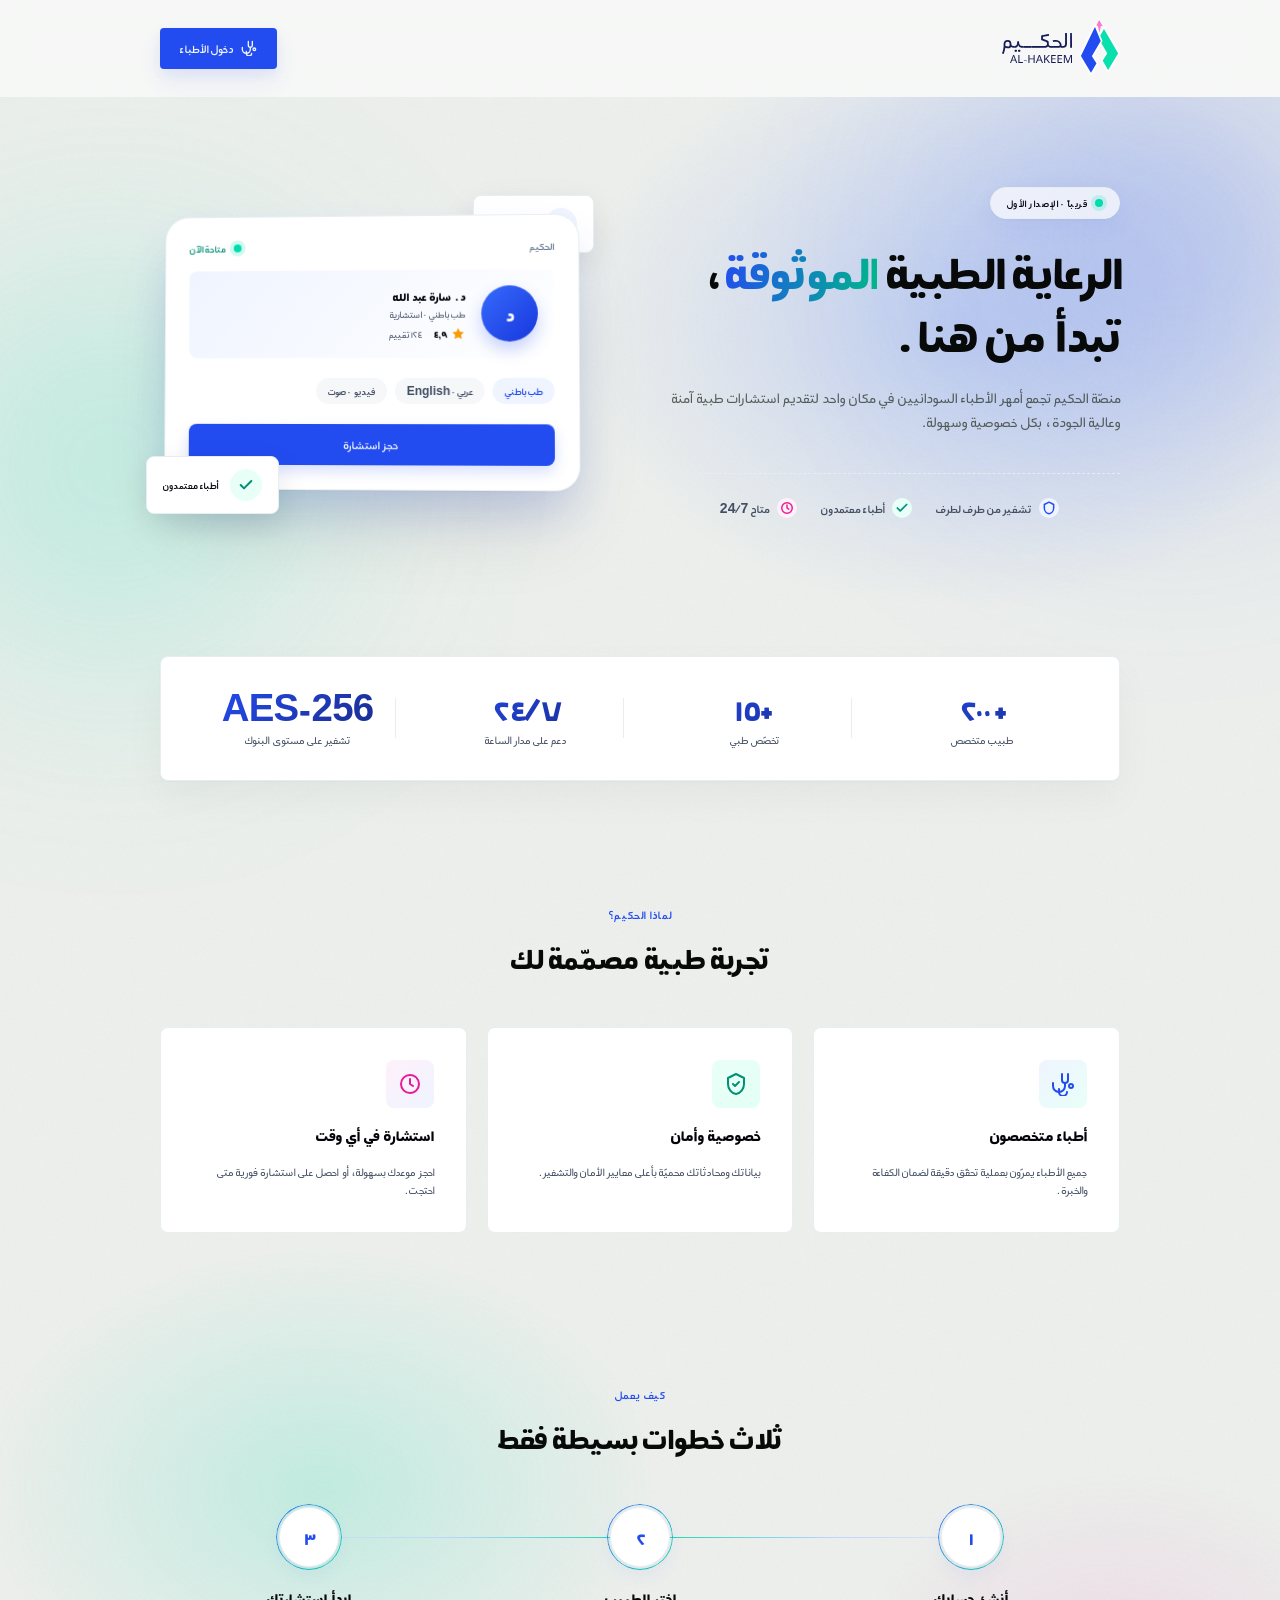
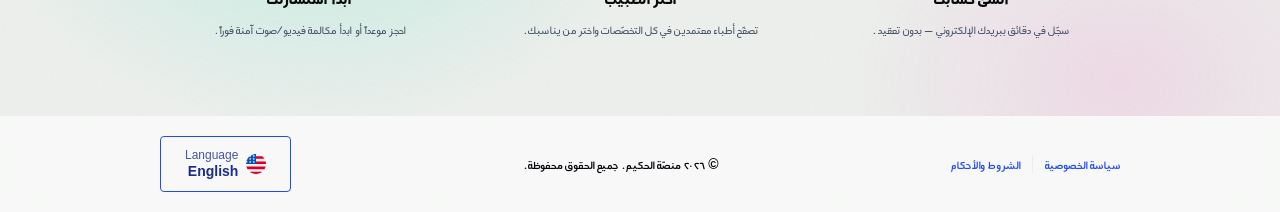
==== index.html @ 6625d8ce "Initial commit — Al-Hakeem landing site Static HTML/CSS/JS landing site with bilingual (Arabic/Engli" ====
<!DOCTYPE html>
<html lang="ar" dir="rtl">
  <head>
    <meta charset="UTF-8" />
    <meta name="viewport" content="width=device-width, initial-scale=1, viewport-fit=cover" />
    <meta name="theme-color" content="#234cf0" />
    <meta name="description" data-i18n="hero.subtitle" data-i18n-attr="content" content="منصّة سودانية لتقديم الاستشارات الطبية بثقة وجودة عالية." />
    <title data-i18n="hero.title">منصة الحكيم — قريباً</title>
    <link rel="icon" type="image/svg+xml" href="assets/images/logo.svg" />
    <link rel="stylesheet" href="assets/css/styles.css" />
  </head>
  <body>
    <!-- ============================================================
         HEADER
         ============================================================ -->
    <header class="site-header" data-scroll-elevate>
      <a href="index.html" class="site-header__logo" aria-label="Al-Hakeem">
        <img src="assets/images/logo.svg" alt="" class="site-header__logo-icon" width="41" height="56" />
        <span class="site-header__logo-text">
          <img src="assets/images/header-text-ar.svg" data-i18n="header.logoAlt" data-i18n-attr="alt" alt="الحكيم" class="site-header__logo-text-ar" width="70" height="21" />
          <img src="assets/images/header-text-en.svg" alt="AL-HAKEEM" class="site-header__logo-text-en" width="62" height="8" />
        </span>
      </a>

      <div class="site-header__actions">
        <a class="header-login" href="https://platform.alhakeem.app/">
          <svg class="header-login__icon" viewBox="0 0 24 24" fill="none" stroke="currentColor" stroke-width="2" stroke-linecap="round" stroke-linejoin="round" aria-hidden="true"><path d="M11 2v6a3 3 0 0 0 6 0V2"/><path d="M14 11v3a6 6 0 0 1-12 0v-3"/><circle cx="20" cy="14" r="2"/><path d="M8 17v3a4 4 0 0 0 8 0"/></svg>
          <span class="header-login__label" data-i18n="header.doctorLogin">دخول الأطباء</span>
        </a>
      </div>
    </header>

    <!-- ============================================================
         MAIN
         ============================================================ -->
    <main class="site-main">
      <!-- Decorative aurora background -->
      <div class="bg-decor" aria-hidden="true">
        <div class="bg-aurora"></div>
        <div class="bg-grain"></div>
      </div>

      <!-- ====== HERO ====== -->
      <section class="hero">
        <div class="hero__copy">
          <span class="hero__badge" data-i18n="hero.badge">قريباً · الإصدار الأول</span>

          <h1 class="hero__title">
            <span data-i18n="hero.titleLead">الرعاية الطبية</span>
            <span class="hero__title-accent" data-i18n="hero.titleAccent">الموثوقة</span><span data-i18n="hero.titleTrail">، تبدأ من هنا.</span>
          </h1>

          <p class="hero__subtitle" data-i18n="hero.subtitle">
            منصّة الحكيم تجمع أمهر الأطباء السودانيين في مكان واحد لتقديم استشارات طبية آمنة وعالية الجودة.
          </p>

          <!-- Trust pill row -->
          <div class="trust-row">
            <span class="trust-pill">
              <span class="trust-pill__icon" aria-hidden="true">
                <svg viewBox="0 0 24 24" fill="none" stroke="currentColor" stroke-width="2.5" stroke-linecap="round" stroke-linejoin="round"><path d="M12 2 4 6v6c0 5 3.5 9.5 8 10 4.5-.5 8-5 8-10V6l-8-4Z"/></svg>
              </span>
              <span data-i18n="trust.secure">تشفير من طرف لطرف</span>
            </span>
            <span class="trust-pill trust-pill--green">
              <span class="trust-pill__icon" aria-hidden="true">
                <svg viewBox="0 0 24 24" fill="none" stroke="currentColor" stroke-width="3" stroke-linecap="round" stroke-linejoin="round"><polyline points="20 6 9 17 4 12"/></svg>
              </span>
              <span data-i18n="trust.verified">أطباء معتمدون</span>
            </span>
            <span class="trust-pill trust-pill--pink">
              <span class="trust-pill__icon" aria-hidden="true">
                <svg viewBox="0 0 24 24" fill="none" stroke="currentColor" stroke-width="2.5" stroke-linecap="round" stroke-linejoin="round"><circle cx="12" cy="12" r="9"/><polyline points="12 7 12 12 15 14"/></svg>
              </span>
              <span data-i18n="trust.available">متاح 24/7</span>
            </span>
          </div>
        </div>

        <!-- App preview mockup -->
        <div class="hero__preview" aria-hidden="true">
          <div class="app-preview">
            <div class="app-preview__floater app-preview__floater--top">
              <span class="app-preview__floater-icon">
                <svg viewBox="0 0 24 24" fill="none" stroke="currentColor" stroke-width="2.5" stroke-linecap="round" stroke-linejoin="round"><path d="M21 15a2 2 0 0 1-2 2H7l-4 4V5a2 2 0 0 1 2-2h14a2 2 0 0 1 2 2z"/></svg>
              </span>
              <span data-i18n="trust.available">متاح 24/7</span>
            </div>

            <div class="app-preview__card">
              <div class="app-preview__top">
                <span data-i18n="header.logoAlt">الحكيم</span>
                <span class="app-preview__dot" data-i18n="preview.statusLive">متاحة الآن</span>
              </div>

              <div class="app-preview__doctor">
                <div class="app-preview__avatar">د</div>
                <div class="app-preview__doctor-meta">
                  <span class="app-preview__doctor-name" data-i18n="preview.doctorName">د. سارة عبد الله</span>
                  <span class="app-preview__doctor-spec" data-i18n="preview.doctorSpec">طب باطني · استشارية</span>
                  <span class="app-preview__rating">
                    <svg viewBox="0 0 24 24" fill="currentColor"><polygon points="12 2 15 8.5 22 9.3 17 14 18.2 21 12 17.8 5.8 21 7 14 2 9.3 9 8.5 12 2"/></svg>
                    <strong data-i18n="preview.rating">٤٫٩</strong>
                    <span data-i18n="preview.reviews">(١٢٤ تقييم)</span>
                  </span>
                </div>
              </div>

              <div class="app-preview__chips">
                <span class="app-preview__chip app-preview__chip--brand">طب باطني</span>
                <span class="app-preview__chip">عربي · English</span>
                <span class="app-preview__chip">فيديو · صوت</span>
              </div>

              <div class="app-preview__cta" data-i18n="preview.cta">حجز استشارة</div>
            </div>

            <div class="app-preview__floater app-preview__floater--bottom">
              <span class="app-preview__floater-icon">
                <svg viewBox="0 0 24 24" fill="none" stroke="currentColor" stroke-width="3" stroke-linecap="round" stroke-linejoin="round"><polyline points="20 6 9 17 4 12"/></svg>
              </span>
              <span data-i18n="trust.verified">أطباء معتمدون</span>
            </div>
          </div>
        </div>
      </section>

      <!-- ====== STATS BAND ====== -->
      <section class="stats-band reveal">
        <div class="stats-band__grid">
          <div class="stat">
            <span class="stat__value" data-i18n="stats.item1Value">+٢٠٠</span>
            <span class="stat__label" data-i18n="stats.item1Label">طبيب متخصص</span>
          </div>
          <div class="stat">
            <span class="stat__value" data-i18n="stats.item2Value">+١٥</span>
            <span class="stat__label" data-i18n="stats.item2Label">تخصّص طبي</span>
          </div>
          <div class="stat">
            <span class="stat__value" data-i18n="stats.item3Value">٢٤/٧</span>
            <span class="stat__label" data-i18n="stats.item3Label">دعم على مدار الساعة</span>
          </div>
          <div class="stat">
            <span class="stat__value" data-i18n="stats.item4Value">AES-256</span>
            <span class="stat__label" data-i18n="stats.item4Label">تشفير على مستوى البنوك</span>
          </div>
        </div>
      </section>

      <!-- ====== FEATURES ====== -->
      <section class="features reveal">
        <div class="features__head">
          <p class="features__eyebrow" data-i18n="features.eyebrow">لماذا الحكيم؟</p>
          <h2 class="features__title" data-i18n="features.title">تجربة طبية مصمّمة لك</h2>
        </div>

        <div class="features__grid">
          <article class="feature-card">
            <span class="feature-card__icon" aria-hidden="true">
              <svg viewBox="0 0 24 24" fill="none" stroke="currentColor" stroke-width="2" stroke-linecap="round" stroke-linejoin="round"><path d="M11 2v6a3 3 0 0 0 6 0V2"/><path d="M14 11v3a6 6 0 0 1-12 0v-3"/><circle cx="20" cy="14" r="2"/><path d="M8 17v3a4 4 0 0 0 8 0"/></svg>
            </span>
            <h3 class="feature-card__title" data-i18n="features.item1Title">أطباء متخصصون</h3>
            <p class="feature-card__desc" data-i18n="features.item1Desc">جميع الأطباء يمرّون بعملية تحقّق دقيقة لضمان الكفاءة والخبرة.</p>
          </article>

          <article class="feature-card feature-card--green">
            <span class="feature-card__icon" aria-hidden="true">
              <svg viewBox="0 0 24 24" fill="none" stroke="currentColor" stroke-width="2" stroke-linecap="round" stroke-linejoin="round"><path d="M12 2 4 6v6c0 5 3.5 9.5 8 10 4.5-.5 8-5 8-10V6l-8-4Z"/><path d="m9 12 2 2 4-4"/></svg>
            </span>
            <h3 class="feature-card__title" data-i18n="features.item2Title">خصوصية وأمان</h3>
            <p class="feature-card__desc" data-i18n="features.item2Desc">بياناتك ومحادثاتك محميّة بأعلى معايير الأمان والتشفير.</p>
          </article>

          <article class="feature-card feature-card--pink">
            <span class="feature-card__icon" aria-hidden="true">
              <svg viewBox="0 0 24 24" fill="none" stroke="currentColor" stroke-width="2" stroke-linecap="round" stroke-linejoin="round"><circle cx="12" cy="12" r="9"/><polyline points="12 7 12 12 15 14"/></svg>
            </span>
            <h3 class="feature-card__title" data-i18n="features.item3Title">استشارة في أي وقت</h3>
            <p class="feature-card__desc" data-i18n="features.item3Desc">احجز موعدك بسهولة، أو احصل على استشارة فورية متى احتجت.</p>
          </article>
        </div>
      </section>

      <!-- ====== HOW IT WORKS ====== -->
      <section class="steps reveal">
        <div class="steps__head">
          <p class="steps__eyebrow" data-i18n="steps.eyebrow">كيف يعمل</p>
          <h2 class="steps__title" data-i18n="steps.title">ثلاث خطوات بسيطة فقط</h2>
        </div>

        <div class="steps__grid">
          <div class="step">
            <div class="step__num">١</div>
            <h3 class="step__title" data-i18n="steps.s1Title">أنشئ حسابك</h3>
            <p class="step__desc" data-i18n="steps.s1Desc">سجّل في دقائق ببريدك الإلكتروني — بدون تعقيد.</p>
          </div>
          <div class="step">
            <div class="step__num">٢</div>
            <h3 class="step__title" data-i18n="steps.s2Title">اختر الطبيب</h3>
            <p class="step__desc" data-i18n="steps.s2Desc">تصفّح أطباء معتمدين في كل التخصّصات واختر من يناسبك.</p>
          </div>
          <div class="step">
            <div class="step__num">٣</div>
            <h3 class="step__title" data-i18n="steps.s3Title">ابدأ استشارتك</h3>
            <p class="step__desc" data-i18n="steps.s3Desc">احجز موعداً أو ابدأ مكالمة فيديو/صوت آمنة فوراً.</p>
          </div>
        </div>
      </section>

    </main>

    <!-- ============================================================
         FOOTER
         ============================================================ -->
    <footer class="site-footer">
      <div class="site-footer__links">
        <a href="privacy.html" class="site-footer__link" data-i18n="footer.privacy">سياسة الخصوصية</a>
        <span class="site-footer__divider" aria-hidden="true"></span>
        <a href="terms.html" class="site-footer__link" data-i18n="footer.terms">شروط الخدمة</a>
      </div>

      <span class="site-footer__copyright" data-i18n="footer.copyright">© 2026 الحكيم. جميع الحقوق محفوظة.</span>

      <button type="button" class="lang-btn" data-lang-toggle aria-label="Switch language">
        <img src="assets/icons/flag-us.svg" alt="English" class="lang-btn__flag" data-lang-flag width="20" height="20" />
        <span class="lang-btn__text">
          <span class="lang-btn__label" data-i18n="lang.switchToLabel">Language</span>
          <span class="lang-btn__name" data-i18n="lang.switchToName">English</span>
        </span>
      </button>
    </footer>

    <script src="assets/js/i18n.js"></script>
    <script src="assets/js/main.js"></script>
  </body>
</html>
---- assets/css/styles.css ----
@import url("./tokens.css");

/* ============================================================
   AL-HAKEEM — Global styles + page layout
   ============================================================ */

*,
*::before,
*::after {
  box-sizing: border-box;
}

html,
body {
  margin: 0;
  padding: 0;
  min-height: 100%;
}

html {
  scroll-behavior: smooth;
}

body {
  background-color: var(--bg-page);
  background-image: url("../images/bg-noise.svg");
  background-repeat: repeat;
  background-size: 25rem 25rem;
  font-family: var(--font-ar-family);
  font-weight: 400;
  color: var(--text-onPage-primary);
  text-align: start;
  line-height: var(--line-default);
  letter-spacing: var(--tracking-default);
  min-height: 100vh;
  display: flex;
  flex-direction: column;
}

a {
  color: var(--text-link);
  text-decoration: none;
}

button {
  font-family: inherit;
  cursor: pointer;
  border: none;
  background: none;
}

img,
svg {
  display: block;
  max-width: 100%;
}

/* ============================================================
   HEADER (sticky + scroll-elevated)
   ============================================================ */
.site-header {
  display: flex;
  width: 100%;
  align-items: center;
  justify-content: space-between;
  padding-block: var(--space-5);
  padding-inline: var(--layout-padding-inline);
  background-color: rgba(255, 255, 255, 0.55);
  -webkit-backdrop-filter: blur(0.875rem) saturate(160%);
  backdrop-filter: blur(0.875rem) saturate(160%);
  position: sticky;
  top: 0;
  z-index: var(--z-overlay);
  border-bottom: var(--stroke-1) solid transparent;
  transition: background-color 0.3s ease, border-color 0.3s ease,
    box-shadow 0.3s ease, padding 0.3s ease;
  animation: slideDown 0.5s cubic-bezier(0.16, 1, 0.3, 1) both;
}

.site-header.is-scrolled {
  background-color: rgba(255, 255, 255, 0.82);
  border-bottom-color: var(--border-divider);
  box-shadow: 0 0.25rem 1.25rem 0 rgba(7, 8, 10, 0.04);
  padding-block: var(--space-3);
}

.site-header__logo {
  display: flex;
  align-items: center;
  gap: 0.464rem;
  height: 3.5rem;
  flex-shrink: 0;
  text-decoration: none;
}

.site-header__logo-icon {
  width: 2.549rem;
  height: 3.5rem;
}

.site-header__logo-text {
  display: flex;
  flex-direction: column;
  align-items: flex-end;
  gap: 0.072rem;
  direction: ltr;
}

.site-header__logo-text-ar {
  width: 4.35rem;
  height: 1.31rem;
}

.site-header__logo-text-en {
  width: 3.879rem;
  height: 0.511rem;
}

.site-header__actions {
  display: flex;
  align-items: center;
  gap: var(--space-3);
  flex-shrink: 0;
}

/* Doctor sign-in — header primary button (matches design system Primary) */
.header-login {
  display: inline-flex;
  align-items: center;
  justify-content: center;
  gap: var(--space-2);
  padding: var(--space-3) var(--space-5);
  border: var(--stroke-none) solid transparent;
  border-radius: var(--radius-4);
  background-color: var(--btn-primary-bg);
  color: var(--btn-primary-text);
  font-family: inherit;
  font-size: var(--type-ar-14);
  font-weight: 600;
  line-height: var(--line-default);
  text-decoration: none;
  white-space: nowrap;
  box-shadow: var(--btn-primary-shadow);
  transition: background-color 0.2s ease, color 0.2s ease,
    box-shadow 0.2s ease, transform 0.15s ease;
}

@media (hover: hover) {
  .header-login:hover {
    background-color: var(--btn-primary-hover-bg);
    color: var(--btn-primary-hover-text);
    box-shadow: var(--btn-primary-shadow-hover);
    transform: translateY(-0.0625rem);
  }
}

.header-login:active {
  background-color: var(--btn-primary-pressed-bg);
  box-shadow: 0 0.0625rem 0.25rem 0 rgba(35, 76, 240, 0.1);
  transform: translateY(0.0625rem);
}

.header-login:focus-visible {
  outline: var(--stroke-2) solid var(--btn-primary-focus-border, var(--brand-primary));
  outline-offset: 0.1875rem;
}

.header-login__icon {
  width: 1rem;
  height: 1rem;
  flex-shrink: 0;
}

@media (max-width: 36rem) {
  .header-login__label {
    display: none;
  }
  .header-login {
    padding: var(--space-3);
  }
}

/* ---- Lang button ---- */
.lang-btn {
  display: inline-flex;
  align-items: center;
  justify-content: center;
  gap: var(--space-2);
  padding: var(--space-3) var(--space-6);
  border-radius: var(--radius-4);
  border: var(--stroke-1_5) solid var(--header-lang-border);
  background-color: transparent;
  flex-shrink: 0;
  transition: background-color 0.2s ease, box-shadow 0.2s ease,
    transform 0.15s ease;
}

@media (hover: hover) {
  .lang-btn:hover {
    background-color: var(--color-blue-50);
    box-shadow: 0 0.125rem 0.5rem 0 rgba(35, 76, 240, 0.08);
    transform: translateY(-0.0625rem);
  }
}

.lang-btn:active {
  background-color: var(--color-blue-100);
  transform: translateY(0.0625rem);
}

.lang-btn__flag {
  width: var(--icon-size-20);
  height: var(--icon-size-20);
  flex-shrink: 0;
}

.lang-btn__text {
  display: flex;
  flex-direction: column;
  align-items: flex-start;
  gap: var(--space-1);
}

.lang-btn__label {
  font-size: var(--type-ar-12);
  color: var(--header-lang-label);
  opacity: var(--opacity-80);
  font-weight: 400;
  line-height: 1;
}

.lang-btn__name {
  font-size: var(--type-ar-14);
  color: var(--header-lang-name);
  font-weight: 600;
  line-height: 1;
}

/* ============================================================
   MAIN
   ============================================================ */
.site-main {
  flex: 1;
  display: flex;
  flex-direction: column;
  align-items: center;
  padding-inline: var(--layout-padding-inline);
  position: relative;
  overflow: hidden;
}

/* ============================================================
   AURORA MESH BACKGROUND (animated)
   ============================================================ */
.bg-decor {
  position: absolute;
  inset: 0;
  pointer-events: none;
  overflow: hidden;
  z-index: 0;
  isolation: isolate;
}

.bg-decor::before,
.bg-decor::after {
  content: "";
  position: absolute;
  border-radius: 50%;
  filter: blur(7rem);
  will-change: transform;
}

.bg-decor::before {
  width: 38rem;
  height: 38rem;
  background: radial-gradient(circle at center, rgba(35, 76, 240, 0.35), transparent 70%);
  top: -10rem;
  inset-inline-start: -12rem;
  animation: aurora 22s ease-in-out infinite;
}

.bg-decor::after {
  width: 34rem;
  height: 34rem;
  background: radial-gradient(circle at center, rgba(0, 220, 171, 0.32), transparent 70%);
  top: 6rem;
  inset-inline-end: -10rem;
  animation: aurora 26s ease-in-out -8s infinite reverse;
}

.bg-aurora {
  position: absolute;
  inset: -10rem;
  background:
    radial-gradient(40rem 30rem at 70% 20%, rgba(54, 107, 251, 0.22), transparent 60%),
    radial-gradient(35rem 25rem at 30% 80%, rgba(0, 220, 171, 0.18), transparent 60%),
    radial-gradient(28rem 22rem at 80% 90%, rgba(247, 61, 181, 0.12), transparent 60%);
  animation: auroraDrift 30s ease-in-out infinite alternate;
  will-change: transform;
}

.bg-grain {
  position: absolute;
  inset: 0;
  background-image: url("../images/bg-noise.svg");
  background-size: 22rem 22rem;
  opacity: 0.18;
  mix-blend-mode: overlay;
  pointer-events: none;
}

@keyframes aurora {
  0%, 100% { transform: translate(0, 0) scale(1); }
  50%      { transform: translate(2rem, -2rem) scale(1.08); }
}

@keyframes auroraDrift {
  0%   { transform: translate(0, 0) rotate(0deg); }
  100% { transform: translate(-3rem, 2rem) rotate(8deg); }
}

/* ============================================================
   HERO — split (text + app preview)
   ============================================================ */
.hero {
  display: grid;
  grid-template-columns: 1fr;
  align-items: center;
  gap: clamp(var(--space-7), 5vw, var(--space-11));
  max-width: 76rem;
  width: 100%;
  position: relative;
  z-index: 1;
  padding-block: clamp(var(--space-9), 7vw, var(--space-13));
}

@media (min-width: 64rem) {
  .hero {
    grid-template-columns: 1.1fr 1fr;
    gap: var(--space-12);
  }
}

.hero__copy {
  display: flex;
  flex-direction: column;
  align-items: flex-start;
  text-align: start;
  gap: var(--space-5);
  animation: fadeInUp 0.6s cubic-bezier(0.16, 1, 0.3, 1) 0.15s both;
}

@media (max-width: 64rem) {
  .hero__copy {
    align-items: center;
    text-align: center;
  }
}

.hero__badge {
  position: relative;
  display: inline-flex;
  align-items: center;
  gap: var(--space-2);
  padding: var(--space-2) var(--space-4);
  background-color: rgba(255, 255, 255, 0.7);
  -webkit-backdrop-filter: blur(0.5rem);
  backdrop-filter: blur(0.5rem);
  border: var(--stroke-1) solid var(--border-divider);
  border-radius: 999px;
  font-size: var(--type-ar-12);
  font-weight: 600;
  color: var(--text-onCard-primary);
  letter-spacing: 0.04em;
  text-transform: uppercase;
  box-shadow: 0 0.0625rem 0.125rem rgba(0, 0, 0, 0.03),
    0 0.5rem 1.5rem rgba(35, 76, 240, 0.06);
}

.hero__badge::before {
  content: "";
  width: 0.5rem;
  height: 0.5rem;
  border-radius: 50%;
  background-color: var(--color-green-500);
  box-shadow: 0 0 0 0.25rem rgba(0, 220, 171, 0.18);
  animation: pulseDot 2s ease-in-out infinite;
}

.hero__title {
  font-size: clamp(var(--type-ar-36), 6.5vw, var(--type-ar-57));
  font-weight: 700;
  color: var(--text-onPage-primary);
  margin: 0;
  line-height: 1.12;
  letter-spacing: -0.015em;
  max-width: 38rem;
}

.hero__title-accent {
  background: linear-gradient(
    100deg,
    var(--brand-primary) 0%,
    var(--color-green-600) 50%,
    var(--brand-primary) 100%
  );
  background-size: 200% 100%;
  -webkit-background-clip: text;
  background-clip: text;
  -webkit-text-fill-color: transparent;
  color: transparent;
  animation: kineticShift 8s linear infinite;
}

@keyframes kineticShift {
  0%   { background-position: 0% 50%; }
  100% { background-position: 200% 50%; }
}

.hero__subtitle {
  font-size: clamp(var(--type-ar-16), 1.6vw, var(--type-ar-18));
  font-weight: 400;
  color: var(--text-onPage-secondary);
  opacity: var(--opacity-80);
  margin: 0;
  max-width: 34rem;
  line-height: var(--line-130);
}

.hero__actions {
  display: flex;
  align-items: stretch;
  justify-content: center;
  gap: var(--space-3);
  flex-wrap: wrap;
  width: 100%;
  max-width: 30rem;
  margin-top: var(--space-3);
}

/* ---- Notify form ---- */
.notify-form {
  display: flex;
  align-items: stretch;
  gap: var(--space-2);
  width: 100%;
  max-width: 28rem;
  background-color: var(--bg-card);
  padding: var(--space-2);
  border-radius: 999px;
  border: var(--stroke-1) solid var(--border-divider);
  box-shadow: 0 0.5rem 1.5rem 0 rgba(35, 76, 240, 0.08);
  transition: box-shadow 0.25s ease, border-color 0.25s ease,
    transform 0.2s ease;
}

.notify-form:focus-within {
  border-color: var(--brand-primary);
  box-shadow: 0 0 0 0.1875rem rgba(35, 76, 240, 0.1),
    0 0.75rem 2rem 0 rgba(35, 76, 240, 0.12);
  transform: translateY(-0.0625rem);
}

.notify-form__input {
  flex: 1;
  border: none;
  outline: none;
  background: transparent;
  padding: 0 var(--space-4);
  font-family: inherit;
  font-size: var(--type-ar-14);
  color: var(--color-blackHaze-950);
  min-width: 0;
}

.notify-form__input::placeholder {
  color: var(--color-blackHaze-500);
  opacity: var(--opacity-80);
}

.notify-form__btn {
  display: inline-flex;
  align-items: center;
  justify-content: center;
  gap: var(--space-2);
  padding: var(--space-3) var(--space-6);
  border-radius: 999px;
  background-color: var(--btn-primary-bg);
  color: var(--btn-primary-text);
  font-size: var(--type-ar-14);
  font-weight: 600;
  white-space: nowrap;
  transition: background-color 0.2s ease, transform 0.15s ease;
}

@media (hover: hover) {
  .notify-form__btn:hover {
    background-color: var(--btn-primary-hover-bg);
  }
}

.notify-form__btn:active {
  background-color: var(--btn-primary-pressed-bg);
  transform: scale(0.98);
}

.notify-form__msg {
  font-size: var(--type-ar-14);
  font-weight: 600;
  margin: 0;
  min-height: 1.25rem;
  transition: color 0.2s ease;
}

.notify-form__msg--success {
  color: var(--color-green-700);
}

.notify-form__msg--error {
  color: #c80849;
}

/* ---- Trust pill row ---- */
.trust-row {
  display: flex;
  align-items: center;
  justify-content: center;
  gap: var(--space-4) var(--space-6);
  flex-wrap: wrap;
  margin-top: var(--space-5);
  padding-top: var(--space-6);
  border-top: var(--stroke-1) dashed var(--border-divider);
  width: 100%;
}

.trust-pill {
  display: inline-flex;
  align-items: center;
  gap: var(--space-2);
  font-size: var(--type-ar-14);
  font-weight: 600;
  color: var(--color-blackHaze-700);
}

.trust-pill__icon {
  width: var(--icon-size-20);
  height: var(--icon-size-20);
  display: inline-flex;
  align-items: center;
  justify-content: center;
  border-radius: 50%;
  background-color: var(--color-blue-50);
  color: var(--brand-primary);
  flex-shrink: 0;
}

.trust-pill__icon svg {
  width: 0.875rem;
  height: 0.875rem;
}

.trust-pill--green .trust-pill__icon {
  background-color: var(--color-green-50);
  color: var(--color-green-700);
}

.trust-pill--pink .trust-pill__icon {
  background-color: var(--color-pink-50);
  color: var(--color-pink-600);
}

/* ============================================================
   FEATURES SECTION
   ============================================================ */
.features {
  width: 100%;
  max-width: 72rem;
  padding-block: clamp(var(--space-9), 6vw, var(--space-13));
  position: relative;
  z-index: 1;
}

.features__head {
  display: flex;
  flex-direction: column;
  align-items: center;
  text-align: center;
  gap: var(--space-3);
  margin-bottom: var(--space-9);
}

.features__eyebrow {
  font-size: var(--type-ar-14);
  font-weight: 600;
  color: var(--brand-primary);
  letter-spacing: 0.04em;
  text-transform: uppercase;
  margin: 0;
}

.features__title {
  font-size: clamp(var(--type-ar-24), 3.5vw, var(--type-ar-36));
  font-weight: 700;
  color: var(--text-onPage-primary);
  margin: 0;
  letter-spacing: -0.01em;
  max-width: 32rem;
}

.features__grid {
  display: grid;
  grid-template-columns: repeat(auto-fit, minmax(16rem, 1fr));
  gap: var(--space-5);
}

.features.reveal .feature-card {
  opacity: 0;
  transform: translateY(1rem);
  transition: opacity 0.6s cubic-bezier(0.16, 1, 0.3, 1),
    transform 0.6s cubic-bezier(0.16, 1, 0.3, 1);
}

.features.reveal.is-visible .feature-card { opacity: 1; transform: translateY(0); }
.features.reveal.is-visible .feature-card:nth-child(1) { transition-delay: 0.1s; }
.features.reveal.is-visible .feature-card:nth-child(2) { transition-delay: 0.2s; }
.features.reveal.is-visible .feature-card:nth-child(3) { transition-delay: 0.3s; }

.steps.reveal .step {
  opacity: 0;
  transform: translateY(1rem);
  transition: opacity 0.6s cubic-bezier(0.16, 1, 0.3, 1),
    transform 0.6s cubic-bezier(0.16, 1, 0.3, 1);
}

.steps.reveal.is-visible .step { opacity: 1; transform: translateY(0); }
.steps.reveal.is-visible .step:nth-child(1) { transition-delay: 0.1s; }
.steps.reveal.is-visible .step:nth-child(2) { transition-delay: 0.25s; }
.steps.reveal.is-visible .step:nth-child(3) { transition-delay: 0.4s; }

.feature-card {
  background-color: var(--bg-card);
  border: var(--stroke-1) solid var(--border-divider);
  border-radius: var(--radius-8);
  padding: clamp(var(--space-5), 2.5vw, var(--space-7));
  display: flex;
  flex-direction: column;
  gap: var(--space-4);
  transition: transform 0.3s cubic-bezier(0.16, 1, 0.3, 1),
    box-shadow 0.3s ease, border-color 0.3s ease;
}

@media (hover: hover) {
  .feature-card:hover {
    transform: translateY(-0.25rem);
    box-shadow: 0 0.0625rem 0.125rem 0 rgba(0, 0, 0, 0.04),
      0 1.25rem 2.5rem 0 rgba(35, 76, 240, 0.08);
    border-color: var(--color-blue-100);
  }
}

.feature-card__icon {
  width: 3rem;
  height: 3rem;
  display: inline-flex;
  align-items: center;
  justify-content: center;
  border-radius: var(--radius-8);
  background: linear-gradient(
    135deg,
    var(--color-blue-50) 0%,
    var(--color-green-50) 100%
  );
  color: var(--brand-primary);
}

.feature-card__icon svg {
  width: 1.5rem;
  height: 1.5rem;
}

.feature-card--green .feature-card__icon {
  background: linear-gradient(
    135deg,
    var(--color-green-50) 0%,
    var(--brand-gradient-mid) 100%
  );
  color: var(--color-green-700);
}

.feature-card--pink .feature-card__icon {
  background: linear-gradient(
    135deg,
    var(--color-pink-50) 0%,
    var(--color-blue-50) 100%
  );
  color: var(--color-pink-600);
}

.feature-card__title {
  font-size: var(--type-ar-18);
  font-weight: 700;
  color: var(--text-onCard-primary);
  margin: 0;
  line-height: 1.3;
}

.feature-card__desc {
  font-size: var(--type-ar-14);
  font-weight: 400;
  color: var(--color-blackHaze-700);
  margin: 0;
  line-height: var(--line-130);
}

/* Reveal-on-scroll */
.reveal {
  opacity: 0;
  transform: translateY(1.25rem);
  transition: opacity 0.7s cubic-bezier(0.16, 1, 0.3, 1),
    transform 0.7s cubic-bezier(0.16, 1, 0.3, 1);
}

.reveal.is-visible {
  opacity: 1;
  transform: translateY(0);
}

/* ============================================================
   APP PREVIEW MOCKUP (hero right column)
   ============================================================ */
.app-preview {
  position: relative;
  width: 100%;
  max-width: 26rem;
  margin-inline: auto;
  perspective: 80rem;
  animation: fadeInUp 0.7s cubic-bezier(0.16, 1, 0.3, 1) 0.4s both;
}

.app-preview__card {
  position: relative;
  background: var(--bg-card);
  border-radius: 1.5rem;
  padding: var(--space-6);
  border: var(--stroke-1) solid var(--border-divider);
  box-shadow:
    0 0.0625rem 0.125rem rgba(0, 0, 0, 0.04),
    0 1.5rem 3rem -0.5rem rgba(35, 76, 240, 0.18),
    0 3rem 5rem -1rem rgba(7, 8, 10, 0.12);
  transform: rotateX(2deg) rotateY(-4deg);
  transition: transform 0.4s cubic-bezier(0.16, 1, 0.3, 1);
}

@media (hover: hover) {
  .app-preview:hover .app-preview__card {
    transform: rotateX(0) rotateY(0) translateY(-0.25rem);
  }
}

[dir="ltr"] .app-preview__card {
  transform: rotateX(2deg) rotateY(4deg);
}

@media (hover: hover) {
  [dir="ltr"] .app-preview:hover .app-preview__card {
    transform: rotateX(0) rotateY(0) translateY(-0.25rem);
  }
}

.app-preview__top {
  display: flex;
  align-items: center;
  justify-content: space-between;
  font-size: var(--type-ar-12);
  color: var(--color-blackHaze-500);
  font-weight: 600;
  margin-bottom: var(--space-4);
}

.app-preview__dot {
  display: inline-flex;
  align-items: center;
  gap: var(--space-2);
  color: var(--color-green-700);
}

.app-preview__dot::before {
  content: "";
  width: 0.5rem;
  height: 0.5rem;
  border-radius: 50%;
  background-color: var(--color-green-500);
  box-shadow: 0 0 0 0.25rem rgba(0, 220, 171, 0.18);
  animation: pulseDot 2s ease-in-out infinite;
}

.app-preview__doctor {
  display: flex;
  align-items: center;
  gap: var(--space-4);
  padding: var(--space-4);
  border-radius: var(--radius-8);
  background: linear-gradient(
    135deg,
    var(--color-blue-50) 0%,
    rgba(255, 255, 255, 0) 100%
  );
}

.app-preview__avatar {
  width: 3.5rem;
  height: 3.5rem;
  border-radius: 50%;
  background: linear-gradient(
    135deg,
    var(--color-blue-500) 0%,
    var(--color-blue-700) 100%
  );
  display: inline-flex;
  align-items: center;
  justify-content: center;
  color: var(--color-white-50);
  font-size: var(--type-ar-22);
  font-weight: 700;
  flex-shrink: 0;
  box-shadow: 0 0.5rem 1rem 0 rgba(35, 76, 240, 0.25);
}

.app-preview__doctor-meta {
  display: flex;
  flex-direction: column;
  gap: 0.125rem;
  min-width: 0;
}

.app-preview__doctor-name {
  font-size: var(--type-ar-14);
  font-weight: 700;
  color: var(--text-onCard-primary);
}

.app-preview__doctor-spec {
  font-size: var(--type-ar-12);
  color: var(--color-blackHaze-700);
}

.app-preview__rating {
  display: inline-flex;
  align-items: center;
  gap: var(--space-1);
  margin-top: 0.25rem;
  font-size: var(--type-ar-12);
  color: var(--color-blackHaze-700);
}

.app-preview__rating svg {
  width: 0.875rem;
  height: 0.875rem;
  color: #f99b07;
}

.app-preview__rating strong {
  color: var(--text-onCard-primary);
  font-weight: 700;
}

.app-preview__chips {
  display: flex;
  flex-wrap: wrap;
  gap: var(--space-2);
  margin-top: var(--space-5);
}

.app-preview__chip {
  font-size: var(--type-ar-12);
  font-weight: 600;
  padding: 0.375rem 0.75rem;
  border-radius: 999px;
  background-color: var(--color-blackHaze-50);
  color: var(--color-blackHaze-700);
}

.app-preview__chip--brand {
  background-color: var(--color-blue-50);
  color: var(--brand-primary);
}

.app-preview__cta {
  margin-top: var(--space-5);
  display: flex;
  align-items: center;
  justify-content: center;
  gap: var(--space-2);
  padding: var(--space-3) var(--space-5);
  border-radius: var(--radius-8);
  background-color: var(--brand-primary);
  color: var(--brand-primaryText);
  font-size: var(--type-ar-14);
  font-weight: 600;
  width: 100%;
  cursor: default;
  pointer-events: none;
  box-shadow: 0 0.375rem 0.875rem rgba(35, 76, 240, 0.18);
}

/* Floating sub-card (notification chip behind/around preview) */
.app-preview__floater {
  position: absolute;
  background: var(--bg-card);
  border: var(--stroke-1) solid var(--border-divider);
  border-radius: var(--radius-8);
  padding: var(--space-3) var(--space-4);
  box-shadow: 0 0.75rem 2rem rgba(7, 8, 10, 0.1);
  display: inline-flex;
  align-items: center;
  gap: var(--space-3);
  font-size: var(--type-ar-12);
  font-weight: 600;
  color: var(--text-onCard-primary);
  animation: floatBob 5s ease-in-out infinite;
}

.app-preview__floater--top {
  top: -1.25rem;
  inset-inline-start: -1rem;
}

.app-preview__floater--bottom {
  bottom: -1.5rem;
  inset-inline-end: -1rem;
  animation-delay: -2.5s;
}

.app-preview__floater-icon {
  width: 2rem;
  height: 2rem;
  border-radius: 50%;
  display: inline-flex;
  align-items: center;
  justify-content: center;
  background-color: var(--color-green-50);
  color: var(--color-green-700);
  flex-shrink: 0;
}

.app-preview__floater-icon svg {
  width: 1rem;
  height: 1rem;
}

.app-preview__floater--top .app-preview__floater-icon {
  background-color: var(--color-blue-50);
  color: var(--brand-primary);
}

@keyframes floatBob {
  0%,
  100% {
    transform: translateY(0);
  }
  50% {
    transform: translateY(-0.5rem);
  }
}

/* ============================================================
   STATS BAND
   ============================================================ */
.stats-band {
  width: 100%;
  max-width: 72rem;
  position: relative;
  z-index: 1;
  margin-block: clamp(var(--space-6), 4vw, var(--space-9));
  padding: clamp(var(--space-5), 3vw, var(--space-7))
    clamp(var(--space-5), 3vw, var(--space-9));
  background: var(--bg-card);
  border: var(--stroke-1) solid var(--border-divider);
  border-radius: var(--radius-8);
  box-shadow: 0 0.0625rem 0.125rem rgba(0, 0, 0, 0.03),
    0 1rem 2.5rem rgba(7, 8, 10, 0.04);
}

.stats-band__grid {
  display: grid;
  grid-template-columns: repeat(auto-fit, minmax(10rem, 1fr));
  gap: var(--space-5) var(--space-7);
  align-items: center;
}

.stat {
  display: flex;
  flex-direction: column;
  gap: var(--space-1);
  text-align: center;
  padding-inline: var(--space-3);
  position: relative;
}

.stat:not(:first-child)::before {
  content: "";
  position: absolute;
  inset-inline-start: 0;
  top: 50%;
  transform: translateY(-50%);
  width: var(--stroke-1);
  height: 2.5rem;
  background-color: var(--border-divider);
}

@media (max-width: 48rem) {
  .stat::before {
    display: none;
  }
}

.stat__value {
  font-size: clamp(var(--type-ar-28), 3vw, var(--type-ar-40));
  font-weight: 700;
  background: linear-gradient(
    135deg,
    var(--brand-primary) 0%,
    var(--color-blue-900) 100%
  );
  -webkit-background-clip: text;
  background-clip: text;
  -webkit-text-fill-color: transparent;
  color: transparent;
  line-height: 1;
  letter-spacing: -0.02em;
  display: inline-block;
  transform: translateY(0.5rem);
  opacity: 0;
  transition: transform 0.7s cubic-bezier(0.16, 1, 0.3, 1),
    opacity 0.7s cubic-bezier(0.16, 1, 0.3, 1);
}

.stats-band.is-visible .stat:nth-child(1) .stat__value { transition-delay: 0.05s; }
.stats-band.is-visible .stat:nth-child(2) .stat__value { transition-delay: 0.15s; }
.stats-band.is-visible .stat:nth-child(3) .stat__value { transition-delay: 0.25s; }
.stats-band.is-visible .stat:nth-child(4) .stat__value { transition-delay: 0.35s; }

.stats-band.is-visible .stat__value {
  transform: translateY(0);
  opacity: 1;
}

.stat__label {
  font-size: var(--type-ar-14);
  color: var(--color-blackHaze-700);
  font-weight: 500;
}

/* ============================================================
   CTA BAND (before footer)
   ============================================================ */
.cta-band {
  width: 100%;
  max-width: 60rem;
  position: relative;
  z-index: 1;
  margin-block: clamp(var(--space-9), 6vw, var(--space-13));
  padding: clamp(var(--space-7), 5vw, var(--space-11));
  border-radius: 1.5rem;
  background:
    radial-gradient(
      120% 100% at 0% 0%,
      rgba(35, 76, 240, 0.12) 0%,
      transparent 60%
    ),
    radial-gradient(
      120% 100% at 100% 100%,
      rgba(0, 220, 171, 0.18) 0%,
      transparent 60%
    ),
    var(--color-blue-950);
  color: var(--color-white-50);
  text-align: center;
  display: flex;
  flex-direction: column;
  align-items: center;
  gap: var(--space-4);
  overflow: hidden;
}

.cta-band::after {
  content: "";
  position: absolute;
  inset: 0;
  background-image: url("../images/bg-noise.svg");
  background-size: 25rem 25rem;
  opacity: 0.08;
  mix-blend-mode: overlay;
  pointer-events: none;
}

.cta-band > * {
  position: relative;
  z-index: 1;
}

.cta-band__eyebrow {
  font-size: var(--type-ar-14);
  font-weight: 600;
  color: var(--color-green-300, #55ffd3);
  letter-spacing: 0.04em;
  text-transform: uppercase;
  margin: 0;
}

.cta-band__title {
  font-size: clamp(var(--type-ar-24), 3.5vw, var(--type-ar-40));
  font-weight: 700;
  color: var(--color-white-50);
  margin: 0;
  letter-spacing: -0.015em;
  line-height: 1.15;
  max-width: 38rem;
}

.cta-band__subtitle {
  font-size: var(--type-ar-16);
  color: rgba(255, 255, 255, 0.78);
  margin: 0 0 var(--space-3);
  max-width: 30rem;
  line-height: var(--line-130);
}

.cta-band .notify-form {
  background-color: rgba(255, 255, 255, 0.95);
  border-color: transparent;
}

/* ============================================================
   HOW IT WORKS — 3 numbered steps with connector
   ============================================================ */
.steps {
  width: 100%;
  max-width: 72rem;
  position: relative;
  z-index: 1;
  padding-block: clamp(var(--space-9), 6vw, var(--space-13));
}

.steps__head {
  display: flex;
  flex-direction: column;
  align-items: center;
  text-align: center;
  gap: var(--space-3);
  margin-bottom: var(--space-9);
}

.steps__eyebrow {
  font-size: var(--type-ar-14);
  font-weight: 600;
  color: var(--brand-primary);
  letter-spacing: 0.04em;
  text-transform: uppercase;
  margin: 0;
}

.steps__title {
  font-size: clamp(var(--type-ar-24), 3.5vw, var(--type-ar-36));
  font-weight: 700;
  color: var(--text-onPage-primary);
  margin: 0;
  letter-spacing: -0.01em;
  max-width: 32rem;
}

.steps__grid {
  position: relative;
  display: grid;
  grid-template-columns: repeat(auto-fit, minmax(15rem, 1fr));
  gap: var(--space-7);
}

/* Connector line — runs horizontally behind step numbers on desktop */
.steps__grid::before {
  content: "";
  position: absolute;
  top: 1.875rem;
  inset-inline-start: 10%;
  inset-inline-end: 10%;
  height: var(--stroke-1);
  background: linear-gradient(
    90deg,
    transparent 0%,
    var(--color-blue-200) 25%,
    var(--color-green-500) 50%,
    var(--color-blue-200) 75%,
    transparent 100%
  );
  z-index: 0;
}

@media (max-width: 48rem) {
  .steps__grid::before {
    display: none;
  }
}

.step {
  position: relative;
  display: flex;
  flex-direction: column;
  align-items: center;
  text-align: center;
  gap: var(--space-3);
  padding: 0 var(--space-3);
  z-index: 1;
}

.step__num {
  width: 3.75rem;
  height: 3.75rem;
  border-radius: 50%;
  display: inline-flex;
  align-items: center;
  justify-content: center;
  background: var(--bg-card);
  border: var(--stroke-1) solid var(--border-divider);
  box-shadow: 0 0.5rem 1.25rem rgba(35, 76, 240, 0.06);
  font-size: var(--type-ar-22);
  font-weight: 700;
  color: var(--brand-primary);
  position: relative;
}

.step__num::after {
  content: "";
  position: absolute;
  inset: -0.25rem;
  border-radius: 50%;
  border: var(--stroke-1_5) solid transparent;
  background: linear-gradient(135deg, var(--color-blue-500), var(--color-green-500))
    border-box;
  -webkit-mask:
    linear-gradient(#000 0 0) padding-box,
    linear-gradient(#000 0 0);
  -webkit-mask-composite: xor;
  mask:
    linear-gradient(#000 0 0) padding-box,
    linear-gradient(#000 0 0);
  mask-composite: exclude;
  pointer-events: none;
}

.step__title {
  font-size: var(--type-ar-18);
  font-weight: 700;
  color: var(--text-onPage-primary);
  margin: 0;
  margin-top: var(--space-2);
}

.step__desc {
  font-size: var(--type-ar-14);
  color: var(--color-blackHaze-700);
  margin: 0;
  max-width: 18rem;
  line-height: var(--line-130);
}

/* ============================================================
   FOOTER — multi-column refined
   ============================================================ */
.site-footer--rich {
  display: block;
  padding-block: clamp(var(--space-7), 5vw, var(--space-11));
  padding-inline: var(--layout-padding-inline);
  background-color: rgba(255, 255, 255, 0.7);
  -webkit-backdrop-filter: blur(0.625rem);
  backdrop-filter: blur(0.625rem);
  border-top: var(--stroke-1) solid var(--border-divider);
}

.site-footer__main {
  display: grid;
  grid-template-columns: minmax(14rem, 1.4fr) repeat(auto-fit, minmax(10rem, 1fr));
  gap: var(--space-8) var(--space-9);
  max-width: 76rem;
  margin-inline: auto;
  padding-bottom: var(--space-7);
  border-bottom: var(--stroke-1) solid var(--border-divider);
}

.site-footer__brand {
  display: flex;
  flex-direction: column;
  gap: var(--space-4);
  max-width: 22rem;
}

.site-footer__brand-logo {
  display: inline-flex;
  align-items: center;
  gap: 0.464rem;
  text-decoration: none;
}

.site-footer__brand-logo img.icon {
  width: 2rem;
  height: auto;
}

.site-footer__brand-logo img.text-ar {
  width: 4rem;
  height: auto;
}

.site-footer__brand-tagline {
  font-size: var(--type-ar-14);
  color: var(--color-blackHaze-700);
  line-height: var(--line-130);
  margin: 0;
}

.site-footer__col {
  display: flex;
  flex-direction: column;
  gap: var(--space-4);
}

.site-footer__col-title {
  font-size: var(--type-ar-12);
  font-weight: 700;
  text-transform: uppercase;
  letter-spacing: 0.06em;
  color: var(--text-onPage-primary);
  margin: 0;
}

.site-footer__col-link {
  font-size: var(--type-ar-14);
  font-weight: 500;
  color: var(--color-blackHaze-700);
  text-decoration: none;
  transition: color 0.2s ease;
  width: fit-content;
}

.site-footer__col-link:hover {
  color: var(--brand-primary);
}

.site-footer__bottom {
  max-width: 76rem;
  margin-inline: auto;
  padding-top: var(--space-5);
  display: flex;
  align-items: center;
  justify-content: space-between;
  flex-wrap: wrap;
  gap: var(--space-4);
}

.site-footer__bottom-copy {
  font-size: var(--type-ar-12);
  font-weight: 500;
  color: var(--color-blackHaze-700);
  margin: 0;
}

.site-footer__bottom-meta {
  display: inline-flex;
  align-items: center;
  gap: var(--space-2);
  font-size: var(--type-ar-12);
  font-weight: 500;
  color: var(--color-blackHaze-700);
}

.site-footer__bottom-meta::before {
  content: "";
  width: 0.5rem;
  height: 0.5rem;
  border-radius: 50%;
  background-color: var(--color-green-500);
  box-shadow: 0 0 0 0.25rem rgba(0, 220, 171, 0.18);
  animation: pulseDot 2s ease-in-out infinite;
}

@media (max-width: 48rem) {
  .site-footer__main {
    grid-template-columns: 1fr;
    gap: var(--space-6);
  }
  .site-footer__bottom {
    flex-direction: column;
    text-align: center;
  }
}

/* ============================================================
   BUTTONS
   ============================================================ */
.btn-primary {
  display: inline-flex;
  align-items: center;
  justify-content: center;
  gap: var(--space-2);
  padding: var(--space-4) var(--space-8);
  border-radius: var(--radius-4);
  background-color: var(--btn-primary-bg);
  color: var(--btn-primary-text);
  font-size: var(--type-ar-16);
  font-weight: 600;
  text-decoration: none;
  box-shadow: var(--btn-primary-shadow);
  transition: background-color 0.2s ease, box-shadow 0.2s ease,
    transform 0.15s ease;
  min-height: 3rem;
}

@media (hover: hover) {
  .btn-primary:hover {
    background-color: var(--btn-primary-hover-bg);
    color: var(--btn-primary-hover-text);
    box-shadow: var(--btn-primary-shadow-hover);
    transform: translateY(-0.0625rem);
  }
}

.btn-primary:active {
  background-color: var(--btn-primary-pressed-bg);
  transform: translateY(0.0625rem);
}

.btn-secondary {
  display: inline-flex;
  align-items: center;
  justify-content: center;
  gap: var(--space-2);
  padding: var(--space-4) var(--space-8);
  border-radius: var(--radius-4);
  background-color: transparent;
  color: var(--brand-primary);
  font-size: var(--type-ar-16);
  font-weight: 600;
  text-decoration: none;
  border: var(--stroke-1_5) solid var(--brand-primary);
  transition: background-color 0.2s ease, color 0.2s ease,
    border-color 0.2s ease, transform 0.15s ease;
  min-height: 3rem;
}

@media (hover: hover) {
  .btn-secondary:hover {
    background-color: var(--color-blue-50);
    transform: translateY(-0.0625rem);
  }
}

.btn-secondary:active {
  background-color: var(--color-blue-100);
  transform: translateY(0.0625rem);
}

/* Arrow micro-animation on btn / link */
.btn-arrow {
  display: inline-flex;
  align-items: center;
  justify-content: center;
  width: 1.125rem;
  height: 1.125rem;
  transition: transform 0.25s cubic-bezier(0.16, 1, 0.3, 1);
}

.btn-arrow svg {
  width: 100%;
  height: 100%;
}

[dir="rtl"] .btn-arrow svg {
  transform: scaleX(-1);
}

.btn-primary:hover .btn-arrow,
.btn-secondary:hover .btn-arrow,
.notify-form__btn:hover .btn-arrow {
  transform: translateX(0.25rem);
}

[dir="rtl"] .btn-primary:hover .btn-arrow,
[dir="rtl"] .btn-secondary:hover .btn-arrow,
[dir="rtl"] .notify-form__btn:hover .btn-arrow {
  transform: translateX(-0.25rem);
}

/* ============================================================
   POLICY PAGES (Privacy / Terms)
   ============================================================ */
.policy {
  width: 100%;
  max-width: 56rem;
  background-color: var(--bg-card);
  border-radius: var(--radius-8);
  padding: clamp(var(--space-6), 4vw, var(--space-9));
  box-shadow: 0 0.0625rem 0.125rem 0 rgba(0, 0, 0, 0.04),
    0 1rem 2.5rem 0 rgba(0, 0, 0, 0.06);
  animation: fadeInUp 0.6s cubic-bezier(0.16, 1, 0.3, 1) 0.15s both;
}

.policy__header {
  display: flex;
  flex-direction: column;
  gap: var(--space-3);
  padding-bottom: var(--space-6);
  margin-bottom: var(--space-6);
  border-bottom: var(--stroke-1) solid var(--border-divider);
}

.policy__eyebrow {
  font-size: var(--type-ar-14);
  font-weight: 600;
  color: var(--brand-primary);
  letter-spacing: 0.02em;
  text-transform: uppercase;
  margin: 0;
}

.policy__title {
  font-size: var(--type-ar-32);
  font-weight: 700;
  color: var(--text-onCard-primary);
  margin: 0;
  line-height: 1.2;
}

.policy__updated {
  font-size: var(--type-ar-14);
  color: var(--color-blackHaze-700);
  margin: 0;
}

.policy__body {
  display: flex;
  flex-direction: column;
  align-items: center;
  text-align: center;
  gap: var(--space-5);
  padding-block: var(--space-9);
}

.policy__body-icon {
  width: 4rem;
  height: 4rem;
  display: flex;
  align-items: center;
  justify-content: center;
  border-radius: 50%;
  background-color: var(--color-blue-50);
  color: var(--brand-primary);
  font-size: 2rem;
  font-weight: 700;
}

.policy__body-text {
  font-size: var(--type-ar-18);
  font-weight: 400;
  color: var(--text-onCard-primary);
  opacity: var(--opacity-70);
  margin: 0;
  max-width: 28rem;
  line-height: var(--line-130);
}

.policy__back {
  display: inline-flex;
  align-items: center;
  gap: var(--space-2);
  font-size: var(--type-ar-14);
  font-weight: 600;
  color: var(--text-link);
  text-decoration: none;
  transition: opacity 0.2s ease;
}

.policy__back:hover {
  opacity: var(--opacity-80);
}

/* ---- Long-form policy content ---- */
.policy__content {
  counter-reset: policy-section;
  display: flex;
  flex-direction: column;
  gap: var(--space-8);
}

.policy__lang { display: none; }
[lang="ar"] .policy__lang--ar,
[lang="en"] .policy__lang--en {
  display: flex;
  flex-direction: column;
  gap: var(--space-8);
}

.policy__section {
  display: flex;
  flex-direction: column;
  gap: var(--space-3);
}

.policy__section-title {
  display: flex;
  align-items: center;
  gap: var(--space-3);
  font-size: var(--type-ar-22);
  font-weight: 700;
  color: var(--text-onCard-primary);
  margin: 0;
  letter-spacing: -0.005em;
  scroll-margin-top: 6rem;
}

.policy__section-title::before {
  counter-increment: policy-section;
  content: counter(policy-section, decimal);
  font-size: var(--type-ar-14);
  font-weight: 700;
  color: var(--brand-primary);
  background-color: var(--color-blue-50);
  border: var(--stroke-1) solid var(--color-blue-100);
  width: 2rem;
  height: 2rem;
  border-radius: 50%;
  display: inline-flex;
  align-items: center;
  justify-content: center;
  flex-shrink: 0;
}

.policy__section h3 {
  font-size: var(--type-ar-16);
  font-weight: 700;
  color: var(--brand-primary);
  margin: var(--space-3) 0 0;
}

.policy__section p {
  font-size: var(--type-ar-16);
  line-height: 1.75;
  color: var(--text-onCard-primary);
  opacity: 0.85;
  margin: 0;
}

.policy__section ul {
  list-style: none;
  margin: 0;
  padding: 0;
  display: flex;
  flex-direction: column;
  gap: var(--space-2);
}

.policy__section li {
  font-size: var(--type-ar-16);
  line-height: 1.7;
  color: var(--text-onCard-primary);
  opacity: 0.85;
  position: relative;
  padding-inline-start: var(--space-5);
}

.policy__section li::before {
  content: "";
  position: absolute;
  inset-inline-start: 0;
  top: 0.7rem;
  width: 0.4rem;
  height: 0.4rem;
  border-radius: 50%;
  background-color: var(--brand-primary);
  opacity: 0.65;
}

.policy__section strong {
  color: var(--text-onCard-primary);
  font-weight: 700;
  opacity: 1;
}

.policy__section a {
  color: var(--text-link);
  font-weight: 600;
  text-decoration: underline;
  text-underline-offset: 0.2rem;
}

/* Footnote / version meta block at end */
.policy__meta {
  display: flex;
  align-items: center;
  flex-wrap: wrap;
  gap: var(--space-3) var(--space-5);
  margin-top: var(--space-3);
  padding: var(--space-5);
  background-color: var(--color-blackHaze-50);
  border-radius: var(--radius-8);
  border: var(--stroke-1) solid var(--border-divider);
  font-size: var(--type-ar-14);
  color: var(--color-blackHaze-700);
}

.policy__meta strong {
  color: var(--text-onCard-primary);
  font-weight: 700;
  margin-inline-end: var(--space-1);
}

/* Wide section under main */
.policy--wide {
  max-width: 60rem;
}

/* ============================================================
   FOOTER
   ============================================================ */
.site-footer {
  display: flex;
  width: 100%;
  align-items: center;
  justify-content: space-between;
  padding-block: 1.25rem;
  padding-inline: var(--layout-padding-inline);
  background-color: rgba(255, 255, 255, 0.6);
  -webkit-backdrop-filter: blur(0.625rem);
  backdrop-filter: blur(0.625rem);
  gap: var(--space-4);
  flex-wrap: wrap;
}

.site-footer__links {
  display: flex;
  align-items: center;
  gap: var(--space-3);
}

.site-footer__link {
  font-size: var(--type-ar-14);
  font-weight: 600;
  color: var(--text-link);
  text-decoration: none;
  transition: opacity 0.2s ease;
}

.site-footer__link:hover {
  opacity: var(--opacity-70);
}

.site-footer__divider {
  width: 0.09375rem;
  align-self: stretch;
  background-color: var(--border-divider);
  border-radius: var(--radius-4);
}

.site-footer__copyright {
  font-size: var(--type-ar-14);
  font-weight: 600;
  color: var(--text-onCard-primary);
}

/* ---- Mobile footer (stacked) ---- */
@media (max-width: 48rem) {
  .site-header {
    flex-wrap: wrap;
    gap: var(--space-3);
  }

  .site-footer {
    flex-direction: column;
    gap: 1rem;
  }

  .hero {
    gap: var(--space-6);
  }
}

/* ============================================================
   ANIMATIONS
   ============================================================ */
@keyframes fadeInUp {
  from {
    opacity: 0;
    transform: translateY(1.25rem);
  }
  to {
    opacity: 1;
    transform: translateY(0);
  }
}

@keyframes slideDown {
  from {
    opacity: 0;
    transform: translateY(-1rem);
  }
  to {
    opacity: 1;
    transform: translateY(0);
  }
}

@keyframes scaleIn {
  from {
    opacity: 0;
    transform: scale(0.92);
  }
  to {
    opacity: 1;
    transform: scale(1);
  }
}

@keyframes pulseDot {
  0%,
  100% {
    transform: scale(1);
    opacity: 1;
  }
  50% {
    transform: scale(1.15);
    opacity: 0.85;
  }
}

@media (prefers-reduced-motion: reduce) {
  *,
  *::before,
  *::after {
    animation-duration: 0.01ms !important;
    animation-iteration-count: 1 !important;
    transition-duration: 0.01ms !important;
  }
}

/* ============================================================
   I18N — locale visibility
   Every translatable element carries data-en + data-ar; JS sets
   <html lang/dir>. We hide one language via [hidden].
   ============================================================ */
[hidden] {
  display: none !important;
}
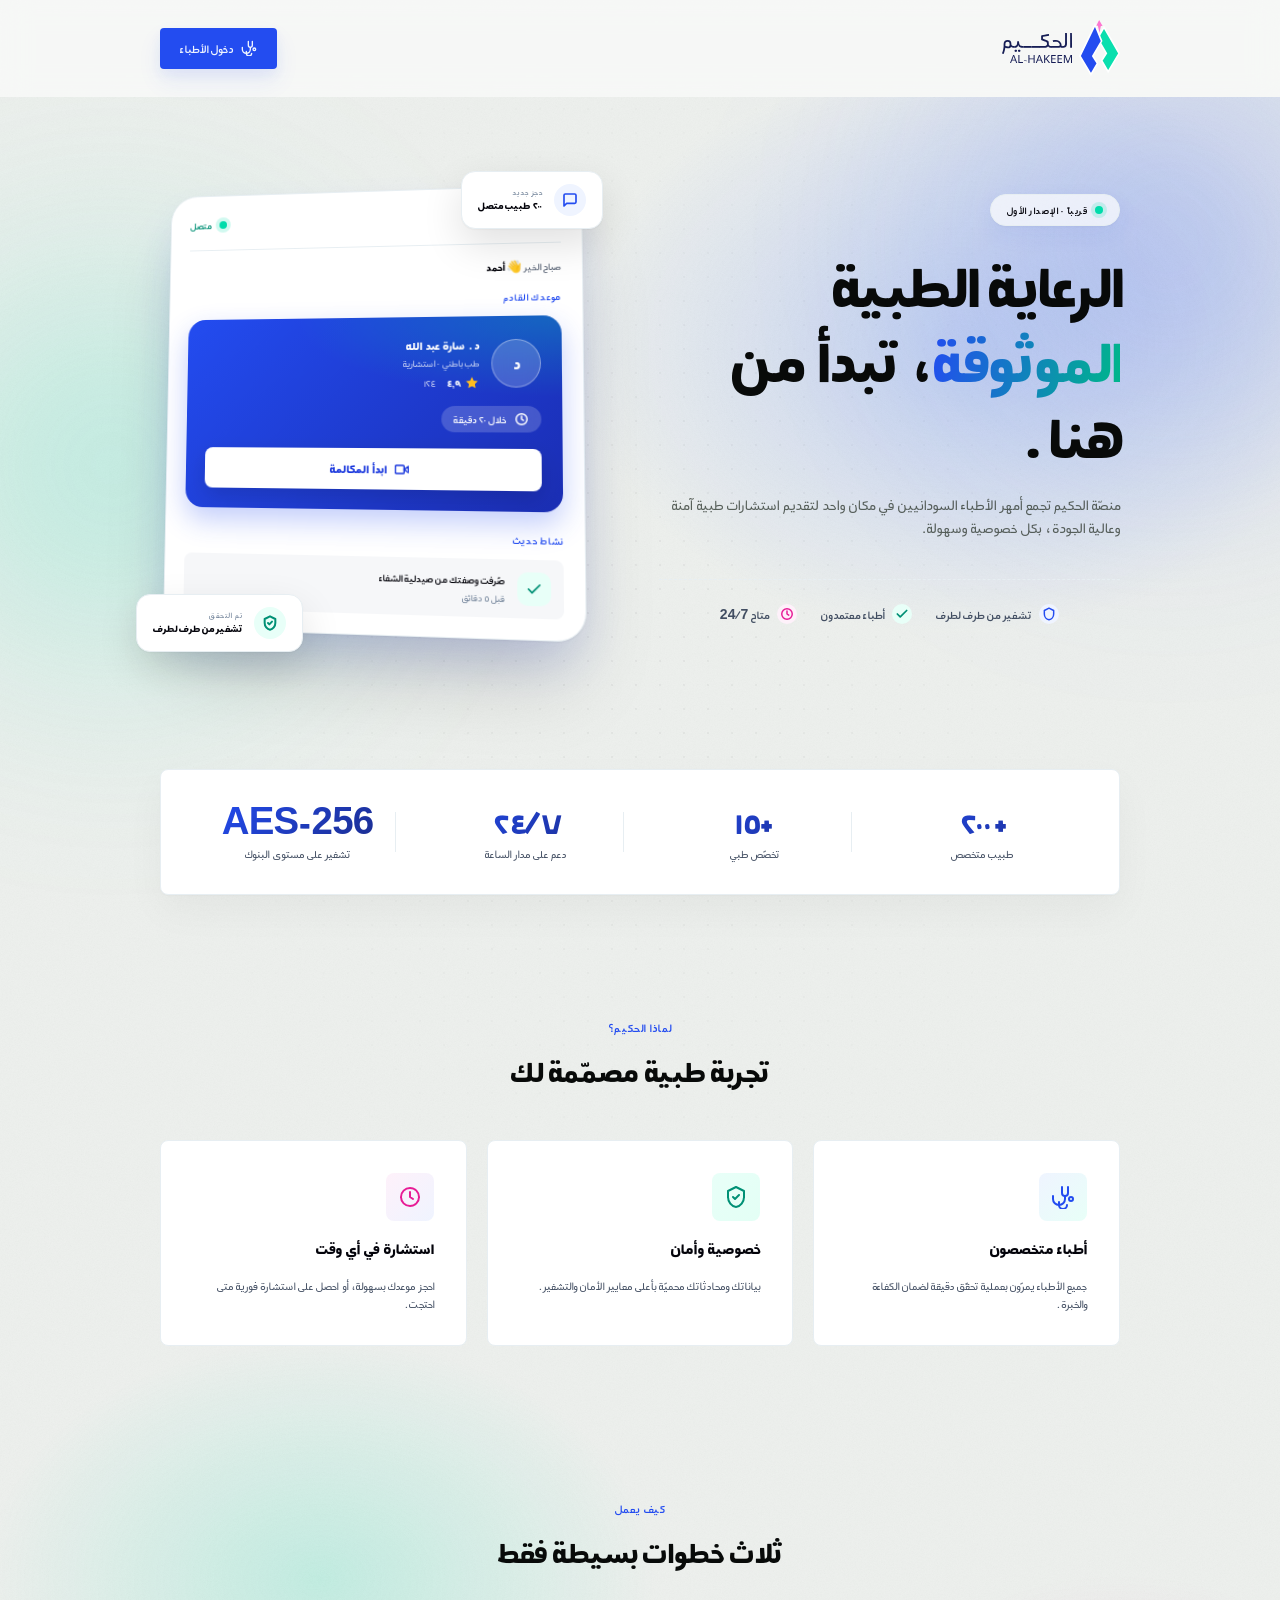
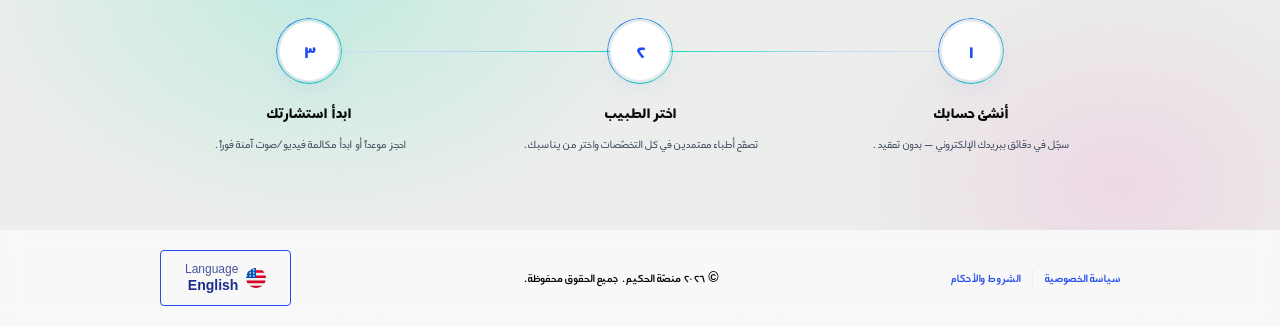
==== commit 874dfb8e: "Elevate hero — multi-layer app preview, bigger typography, dot-grid Hero redesigned to a world-class" ====
--- a/index.html
+++ b/index.html
@@ -37,6 +37,7 @@
       <!-- Decorative aurora background -->
       <div class="bg-decor" aria-hidden="true">
         <div class="bg-aurora"></div>
+        <div class="bg-dotgrid"></div>
         <div class="bg-grain"></div>
       </div>
 
@@ -77,49 +78,90 @@
           </div>
         </div>
 
-        <!-- App preview mockup -->
+        <!-- App preview — multi-layer realistic mockup -->
         <div class="hero__preview" aria-hidden="true">
           <div class="app-preview">
+            <!-- Floater: New booking notification -->
             <div class="app-preview__floater app-preview__floater--top">
               <span class="app-preview__floater-icon">
                 <svg viewBox="0 0 24 24" fill="none" stroke="currentColor" stroke-width="2.5" stroke-linecap="round" stroke-linejoin="round"><path d="M21 15a2 2 0 0 1-2 2H7l-4 4V5a2 2 0 0 1 2-2h14a2 2 0 0 1 2 2z"/></svg>
               </span>
-              <span data-i18n="trust.available">متاح 24/7</span>
+              <span class="app-preview__floater-meta">
+                <small data-i18n="preview.floaterBooked">حجز جديد</small>
+                <strong data-i18n="preview.floaterOnline">٢٠٠ طبيب متصل</strong>
+              </span>
             </div>
 
+            <!-- Main app card -->
             <div class="app-preview__card">
-              <div class="app-preview__top">
-                <span data-i18n="header.logoAlt">الحكيم</span>
-                <span class="app-preview__dot" data-i18n="preview.statusLive">متاحة الآن</span>
+              <!-- Chrome: brand + live status -->
+              <div class="app-preview__chrome">
+                <span class="app-preview__brand">
+                  <img src="assets/images/logo.svg" alt="" class="app-preview__brand-mark" />
+                  <span data-i18n="preview.appName">الحكيم</span>
+                </span>
+                <span class="app-preview__live" data-i18n="preview.statusLive">متصل</span>
               </div>
 
-              <div class="app-preview__doctor">
-                <div class="app-preview__avatar">د</div>
-                <div class="app-preview__doctor-meta">
-                  <span class="app-preview__doctor-name" data-i18n="preview.doctorName">د. سارة عبد الله</span>
-                  <span class="app-preview__doctor-spec" data-i18n="preview.doctorSpec">طب باطني · استشارية</span>
-                  <span class="app-preview__rating">
-                    <svg viewBox="0 0 24 24" fill="currentColor"><polygon points="12 2 15 8.5 22 9.3 17 14 18.2 21 12 17.8 5.8 21 7 14 2 9.3 9 8.5 12 2"/></svg>
-                    <strong data-i18n="preview.rating">٤٫٩</strong>
-                    <span data-i18n="preview.reviews">(١٢٤ تقييم)</span>
+              <!-- Greeting -->
+              <p class="app-preview__greeting">
+                <span data-i18n="preview.greeting">صباح الخير 👋</span>
+                <strong data-i18n="preview.userName">أحمد</strong>
+              </p>
+
+              <!-- Section label -->
+              <p class="app-preview__label" data-i18n="preview.nextLabel">موعدك القادم</p>
+
+              <!-- Primary card: Next appointment -->
+              <div class="app-preview__appt">
+                <div class="app-preview__appt-row">
+                  <div class="app-preview__avatar">د</div>
+                  <div class="app-preview__doctor-meta">
+                    <span class="app-preview__doctor-name" data-i18n="preview.doctorName">د. سارة عبد الله</span>
+                    <span class="app-preview__doctor-spec" data-i18n="preview.doctorSpec">طب باطني · استشارية</span>
+                    <span class="app-preview__rating">
+                      <svg viewBox="0 0 24 24" fill="currentColor"><polygon points="12 2 15 8.5 22 9.3 17 14 18.2 21 12 17.8 5.8 21 7 14 2 9.3 9 8.5 12 2"/></svg>
+                      <strong data-i18n="preview.rating">٤٫٩</strong>
+                      <span data-i18n="preview.reviews">(١٢٤)</span>
+                    </span>
+                  </div>
+                </div>
+
+                <span class="app-preview__when-pill">
+                  <svg viewBox="0 0 24 24" fill="none" stroke="currentColor" stroke-width="2.5" stroke-linecap="round" stroke-linejoin="round"><circle cx="12" cy="12" r="9"/><polyline points="12 7 12 12 15 14"/></svg>
+                  <span data-i18n="preview.nextWhen">خلال ٢٠ دقيقة</span>
+                </span>
+
+                <div class="app-preview__cta">
+                  <svg viewBox="0 0 24 24" fill="none" stroke="currentColor" stroke-width="2.5" stroke-linecap="round" stroke-linejoin="round"><polygon points="23 7 16 12 23 17 23 7"/><rect x="1" y="5" width="15" height="14" rx="2" ry="2"/></svg>
+                  <span data-i18n="preview.cta">ابدأ المكالمة</span>
+                </div>
+              </div>
+
+              <!-- Activity row -->
+              <div class="app-preview__activity">
+                <p class="app-preview__label" data-i18n="preview.activityLabel">نشاط حديث</p>
+                <div class="app-preview__activity-item">
+                  <span class="app-preview__activity-icon">
+                    <svg viewBox="0 0 24 24" fill="none" stroke="currentColor" stroke-width="2.5" stroke-linecap="round" stroke-linejoin="round"><polyline points="20 6 9 17 4 12"/></svg>
+                  </span>
+                  <span class="app-preview__activity-text">
+                    <span class="app-preview__activity-title" data-i18n="preview.activityRx">صُرفت وصفتك من صيدلية الشفاء</span>
+                    <span class="app-preview__activity-time" data-i18n="preview.activityRxTime">قبل ٥ دقائق</span>
                   </span>
                 </div>
               </div>
-
-              <div class="app-preview__chips">
-                <span class="app-preview__chip app-preview__chip--brand">طب باطني</span>
-                <span class="app-preview__chip">عربي · English</span>
-                <span class="app-preview__chip">فيديو · صوت</span>
-              </div>
-
-              <div class="app-preview__cta" data-i18n="preview.cta">حجز استشارة</div>
             </div>
 
-            <div class="app-preview__floater app-preview__floater--bottom">
+            <!-- Floater: Verified -->
+            <div class="app-preview__floater app-preview__floater--bottom app-preview__floater--green">
               <span class="app-preview__floater-icon">
-                <svg viewBox="0 0 24 24" fill="none" stroke="currentColor" stroke-width="3" stroke-linecap="round" stroke-linejoin="round"><polyline points="20 6 9 17 4 12"/></svg>
-              </span>
-              <span data-i18n="trust.verified">أطباء معتمدون</span>
+                <svg viewBox="0 0 24 24" fill="none" stroke="currentColor" stroke-width="3" stroke-linecap="round" stroke-linejoin="round"><path d="M12 2 4 6v6c0 5 3.5 9.5 8 10 4.5-.5 8-5 8-10V6l-8-4Z"/><path d="m9 12 2 2 4-4"/></svg>
+              </span>
+              <span class="app-preview__floater-meta">
+                <small data-i18n="preview.floaterVerified">تم التحقق</small>
+                <strong data-i18n="trust.secure">تشفير من طرف لطرف</strong>
+              </span>
             </div>
           </div>
         </div>
--- a/assets/css/styles.css
+++ b/assets/css/styles.css
@@ -306,6 +306,29 @@
   background-size: 22rem 22rem;
   opacity: 0.18;
   mix-blend-mode: overlay;
+  pointer-events: none;
+}
+
+/* Subtle dot-grid pattern for editorial polish */
+.bg-dotgrid {
+  position: absolute;
+  inset: 0;
+  background-image: radial-gradient(
+    circle,
+    rgba(7, 8, 10, 0.08) 1px,
+    transparent 1px
+  );
+  background-size: 1.5rem 1.5rem;
+  -webkit-mask-image: radial-gradient(
+    ellipse 60% 60% at 50% 30%,
+    rgba(0, 0, 0, 0.6),
+    transparent 70%
+  );
+  mask-image: radial-gradient(
+    ellipse 60% 60% at 50% 30%,
+    rgba(0, 0, 0, 0.6),
+    transparent 70%
+  );
   pointer-events: none;
 }
 
@@ -388,13 +411,19 @@
 }
 
 .hero__title {
-  font-size: clamp(var(--type-ar-36), 6.5vw, var(--type-ar-57));
+  font-size: clamp(var(--type-ar-40), 7.5vw, 4.5rem);
   font-weight: 700;
   color: var(--text-onPage-primary);
   margin: 0;
-  line-height: 1.12;
-  letter-spacing: -0.015em;
-  max-width: 38rem;
+  line-height: 1.05;
+  letter-spacing: -0.025em;
+  max-width: 40rem;
+}
+
+@media (min-width: 80rem) {
+  .hero__title {
+    font-size: 4.5rem;
+  }
 }
 
 .hero__title-accent {
@@ -726,65 +755,92 @@
 }
 
 /* ============================================================
-   APP PREVIEW MOCKUP (hero right column)
+   APP PREVIEW — multi-layer realistic product mockup
    ============================================================ */
 .app-preview {
   position: relative;
   width: 100%;
-  max-width: 26rem;
+  max-width: 28rem;
   margin-inline: auto;
-  perspective: 80rem;
+  perspective: 100rem;
   animation: fadeInUp 0.7s cubic-bezier(0.16, 1, 0.3, 1) 0.4s both;
+}
+
+/* Soft brand glow behind the whole preview */
+.app-preview::before {
+  content: "";
+  position: absolute;
+  inset: -2rem;
+  background: radial-gradient(
+    50% 50% at 50% 50%,
+    rgba(35, 76, 240, 0.18) 0%,
+    transparent 70%
+  );
+  filter: blur(2rem);
+  z-index: -1;
+  pointer-events: none;
 }
 
 .app-preview__card {
   position: relative;
   background: var(--bg-card);
-  border-radius: 1.5rem;
-  padding: var(--space-6);
+  border-radius: 1.75rem;
+  padding: var(--space-5);
   border: var(--stroke-1) solid var(--border-divider);
   box-shadow:
     0 0.0625rem 0.125rem rgba(0, 0, 0, 0.04),
-    0 1.5rem 3rem -0.5rem rgba(35, 76, 240, 0.18),
-    0 3rem 5rem -1rem rgba(7, 8, 10, 0.12);
-  transform: rotateX(2deg) rotateY(-4deg);
-  transition: transform 0.4s cubic-bezier(0.16, 1, 0.3, 1);
+    0 1.5rem 3rem -0.5rem rgba(35, 76, 240, 0.16),
+    0 3rem 5rem -1rem rgba(7, 8, 10, 0.18);
+  transform: perspective(80rem) rotateY(-6deg) rotateX(3deg);
+  transform-origin: center center;
+  transition: transform 0.6s cubic-bezier(0.16, 1, 0.3, 1);
+}
+
+[dir="ltr"] .app-preview__card {
+  transform: perspective(80rem) rotateY(6deg) rotateX(3deg);
 }
 
 @media (hover: hover) {
   .app-preview:hover .app-preview__card {
-    transform: rotateX(0) rotateY(0) translateY(-0.25rem);
-  }
-}
-
-[dir="ltr"] .app-preview__card {
-  transform: rotateX(2deg) rotateY(4deg);
-}
-
-@media (hover: hover) {
-  [dir="ltr"] .app-preview:hover .app-preview__card {
-    transform: rotateX(0) rotateY(0) translateY(-0.25rem);
-  }
-}
-
-.app-preview__top {
+    transform: perspective(80rem) rotateY(0deg) rotateX(0deg) translateY(-0.5rem);
+  }
+}
+
+/* App chrome — top status bar */
+.app-preview__chrome {
   display: flex;
   align-items: center;
   justify-content: space-between;
+  padding-bottom: var(--space-4);
+  margin-bottom: var(--space-4);
+  border-bottom: var(--stroke-1) solid var(--border-divider);
+}
+
+.app-preview__brand {
+  display: inline-flex;
+  align-items: center;
+  gap: var(--space-2);
   font-size: var(--type-ar-12);
-  color: var(--color-blackHaze-500);
+  font-weight: 700;
+  color: var(--text-onCard-primary);
+  letter-spacing: 0.02em;
+}
+
+.app-preview__brand-mark {
+  width: 1.25rem;
+  height: 1.25rem;
+}
+
+.app-preview__live {
+  display: inline-flex;
+  align-items: center;
+  gap: var(--space-2);
+  font-size: var(--type-ar-12);
   font-weight: 600;
-  margin-bottom: var(--space-4);
-}
-
-.app-preview__dot {
-  display: inline-flex;
-  align-items: center;
-  gap: var(--space-2);
   color: var(--color-green-700);
 }
 
-.app-preview__dot::before {
+.app-preview__live::before {
   content: "";
   width: 0.5rem;
   height: 0.5rem;
@@ -794,36 +850,78 @@
   animation: pulseDot 2s ease-in-out infinite;
 }
 
-.app-preview__doctor {
-  display: flex;
-  align-items: center;
-  gap: var(--space-4);
-  padding: var(--space-4);
-  border-radius: var(--radius-8);
+/* Greeting */
+.app-preview__greeting {
+  font-size: var(--type-ar-12);
+  color: var(--color-blackHaze-700);
+  margin-bottom: var(--space-4);
+}
+
+.app-preview__greeting strong {
+  color: var(--text-onCard-primary);
+  font-weight: 700;
+}
+
+/* Section label */
+.app-preview__label {
+  font-size: var(--type-ar-12);
+  font-weight: 600;
+  color: var(--brand-primary);
+  text-transform: uppercase;
+  letter-spacing: 0.06em;
+  margin-bottom: var(--space-3);
+}
+
+/* Primary card: Next appointment */
+.app-preview__appt {
+  position: relative;
   background: linear-gradient(
     135deg,
-    var(--color-blue-50) 0%,
-    rgba(255, 255, 255, 0) 100%
+    var(--color-blue-600) 0%,
+    var(--color-blue-800) 100%
   );
+  border-radius: 1.125rem;
+  padding: var(--space-5);
+  color: var(--color-white-50);
+  overflow: hidden;
+  box-shadow: 0 0.75rem 1.75rem rgba(35, 76, 240, 0.28);
+}
+
+.app-preview__appt::after {
+  content: "";
+  position: absolute;
+  inset: 0;
+  background: radial-gradient(
+    100% 60% at 100% 0%,
+    rgba(0, 220, 171, 0.28),
+    transparent 70%
+  );
+  pointer-events: none;
+}
+
+.app-preview__appt-row {
+  position: relative;
+  z-index: 1;
+  display: flex;
+  align-items: center;
+  gap: var(--space-3);
 }
 
 .app-preview__avatar {
-  width: 3.5rem;
-  height: 3.5rem;
+  width: 3rem;
+  height: 3rem;
   border-radius: 50%;
-  background: linear-gradient(
-    135deg,
-    var(--color-blue-500) 0%,
-    var(--color-blue-700) 100%
-  );
+  background: rgba(255, 255, 255, 0.18);
+  border: var(--stroke-1_5) solid rgba(255, 255, 255, 0.35);
   display: inline-flex;
   align-items: center;
   justify-content: center;
   color: var(--color-white-50);
-  font-size: var(--type-ar-22);
+  font-size: var(--type-ar-18);
   font-weight: 700;
   flex-shrink: 0;
-  box-shadow: 0 0.5rem 1rem 0 rgba(35, 76, 240, 0.25);
+  -webkit-backdrop-filter: blur(0.5rem);
+  backdrop-filter: blur(0.5rem);
 }
 
 .app-preview__doctor-meta {
@@ -831,17 +929,18 @@
   flex-direction: column;
   gap: 0.125rem;
   min-width: 0;
+  flex: 1;
 }
 
 .app-preview__doctor-name {
   font-size: var(--type-ar-14);
   font-weight: 700;
-  color: var(--text-onCard-primary);
+  color: var(--color-white-50);
 }
 
 .app-preview__doctor-spec {
   font-size: var(--type-ar-12);
-  color: var(--color-blackHaze-700);
+  color: rgba(255, 255, 255, 0.78);
 }
 
 .app-preview__rating {
@@ -850,85 +949,166 @@
   gap: var(--space-1);
   margin-top: 0.25rem;
   font-size: var(--type-ar-12);
-  color: var(--color-blackHaze-700);
+  color: rgba(255, 255, 255, 0.85);
 }
 
 .app-preview__rating svg {
   width: 0.875rem;
   height: 0.875rem;
-  color: #f99b07;
+  color: var(--color-brightSun-400, #ffbd20);
 }
 
 .app-preview__rating strong {
-  color: var(--text-onCard-primary);
-  font-weight: 700;
-}
-
-.app-preview__chips {
-  display: flex;
-  flex-wrap: wrap;
+  color: var(--color-white-50);
+  font-weight: 700;
+}
+
+.app-preview__when-pill {
+  position: relative;
+  z-index: 1;
+  display: inline-flex;
+  align-items: center;
   gap: var(--space-2);
-  margin-top: var(--space-5);
-}
-
-.app-preview__chip {
+  margin-top: var(--space-4);
+  padding: 0.375rem 0.75rem;
+  border-radius: 999px;
+  background: rgba(255, 255, 255, 0.18);
+  -webkit-backdrop-filter: blur(0.5rem);
+  backdrop-filter: blur(0.5rem);
   font-size: var(--type-ar-12);
   font-weight: 600;
-  padding: 0.375rem 0.75rem;
-  border-radius: 999px;
-  background-color: var(--color-blackHaze-50);
-  color: var(--color-blackHaze-700);
-}
-
-.app-preview__chip--brand {
-  background-color: var(--color-blue-50);
-  color: var(--brand-primary);
+  color: var(--color-white-50);
+}
+
+.app-preview__when-pill svg {
+  width: 0.875rem;
+  height: 0.875rem;
 }
 
 .app-preview__cta {
-  margin-top: var(--space-5);
+  position: relative;
+  z-index: 1;
+  margin-top: var(--space-4);
   display: flex;
   align-items: center;
   justify-content: center;
   gap: var(--space-2);
   padding: var(--space-3) var(--space-5);
   border-radius: var(--radius-8);
-  background-color: var(--brand-primary);
-  color: var(--brand-primaryText);
-  font-size: var(--type-ar-14);
-  font-weight: 600;
+  background-color: var(--color-white-50);
+  color: var(--color-blue-700);
+  font-size: var(--type-ar-14);
+  font-weight: 700;
   width: 100%;
   cursor: default;
   pointer-events: none;
-  box-shadow: 0 0.375rem 0.875rem rgba(35, 76, 240, 0.18);
-}
-
-/* Floating sub-card (notification chip behind/around preview) */
+  box-shadow: 0 0.5rem 1.25rem rgba(0, 0, 0, 0.12);
+  animation: ctaPulse 2.4s ease-in-out infinite;
+}
+
+@keyframes ctaPulse {
+  0%, 100% { box-shadow: 0 0.5rem 1.25rem rgba(0, 0, 0, 0.12); }
+  50%      { box-shadow: 0 0.5rem 1.5rem rgba(255, 255, 255, 0.4), 0 0.5rem 1.25rem rgba(0, 0, 0, 0.12); }
+}
+
+.app-preview__cta svg {
+  width: 0.875rem;
+  height: 0.875rem;
+}
+
+/* Activity row */
+.app-preview__activity {
+  margin-top: var(--space-5);
+}
+
+.app-preview__activity-item {
+  display: flex;
+  align-items: center;
+  gap: var(--space-3);
+  padding: var(--space-3);
+  border-radius: var(--radius-8);
+  background-color: var(--color-blackHaze-50);
+}
+
+.app-preview__activity-icon {
+  width: 2rem;
+  height: 2rem;
+  border-radius: 0.625rem;
+  display: inline-flex;
+  align-items: center;
+  justify-content: center;
+  background-color: var(--color-green-50);
+  color: var(--color-green-700);
+  flex-shrink: 0;
+}
+
+.app-preview__activity-icon svg {
+  width: 1rem;
+  height: 1rem;
+}
+
+.app-preview__activity-text {
+  display: flex;
+  flex-direction: column;
+  gap: 0.125rem;
+  min-width: 0;
+  flex: 1;
+}
+
+.app-preview__activity-title {
+  font-size: var(--type-ar-12);
+  font-weight: 600;
+  color: var(--text-onCard-primary);
+  line-height: 1.4;
+}
+
+.app-preview__activity-time {
+  font-size: 0.6875rem;
+  color: var(--color-blackHaze-500);
+}
+
+/* Floating elements around preview */
 .app-preview__floater {
   position: absolute;
   background: var(--bg-card);
   border: var(--stroke-1) solid var(--border-divider);
-  border-radius: var(--radius-8);
+  border-radius: 0.875rem;
   padding: var(--space-3) var(--space-4);
-  box-shadow: 0 0.75rem 2rem rgba(7, 8, 10, 0.1);
+  box-shadow:
+    0 0.0625rem 0.125rem rgba(0, 0, 0, 0.04),
+    0 1rem 2.5rem rgba(7, 8, 10, 0.12);
   display: inline-flex;
   align-items: center;
   gap: var(--space-3);
   font-size: var(--type-ar-12);
   font-weight: 600;
   color: var(--text-onCard-primary);
-  animation: floatBob 5s ease-in-out infinite;
+  white-space: nowrap;
+  animation: floatBob 6s ease-in-out infinite;
+  z-index: 2;
 }
 
 .app-preview__floater--top {
-  top: -1.25rem;
-  inset-inline-start: -1rem;
+  top: -1rem;
+  inset-inline-start: -1.5rem;
 }
 
 .app-preview__floater--bottom {
-  bottom: -1.5rem;
-  inset-inline-end: -1rem;
-  animation-delay: -2.5s;
+  bottom: -1.25rem;
+  inset-inline-end: -1.5rem;
+  animation-delay: -2s;
+}
+
+.app-preview__floater--side {
+  top: 38%;
+  inset-inline-end: -2.5rem;
+  animation-delay: -4s;
+}
+
+@media (max-width: 64rem) {
+  .app-preview__floater--side {
+    inset-inline-end: -1rem;
+  }
 }
 
 .app-preview__floater-icon {
@@ -938,8 +1118,8 @@
   display: inline-flex;
   align-items: center;
   justify-content: center;
-  background-color: var(--color-green-50);
-  color: var(--color-green-700);
+  background-color: var(--color-blue-50);
+  color: var(--brand-primary);
   flex-shrink: 0;
 }
 
@@ -948,9 +1128,28 @@
   height: 1rem;
 }
 
-.app-preview__floater--top .app-preview__floater-icon {
-  background-color: var(--color-blue-50);
-  color: var(--brand-primary);
+.app-preview__floater--green .app-preview__floater-icon {
+  background-color: var(--color-green-50);
+  color: var(--color-green-700);
+}
+
+.app-preview__floater--pink .app-preview__floater-icon {
+  background-color: var(--color-pink-50);
+  color: var(--color-pink-600);
+}
+
+.app-preview__floater-meta {
+  display: flex;
+  flex-direction: column;
+  line-height: 1.2;
+}
+
+.app-preview__floater-meta small {
+  font-size: 0.625rem;
+  font-weight: 500;
+  color: var(--color-blackHaze-500);
+  text-transform: uppercase;
+  letter-spacing: 0.04em;
 }
 
 @keyframes floatBob {
